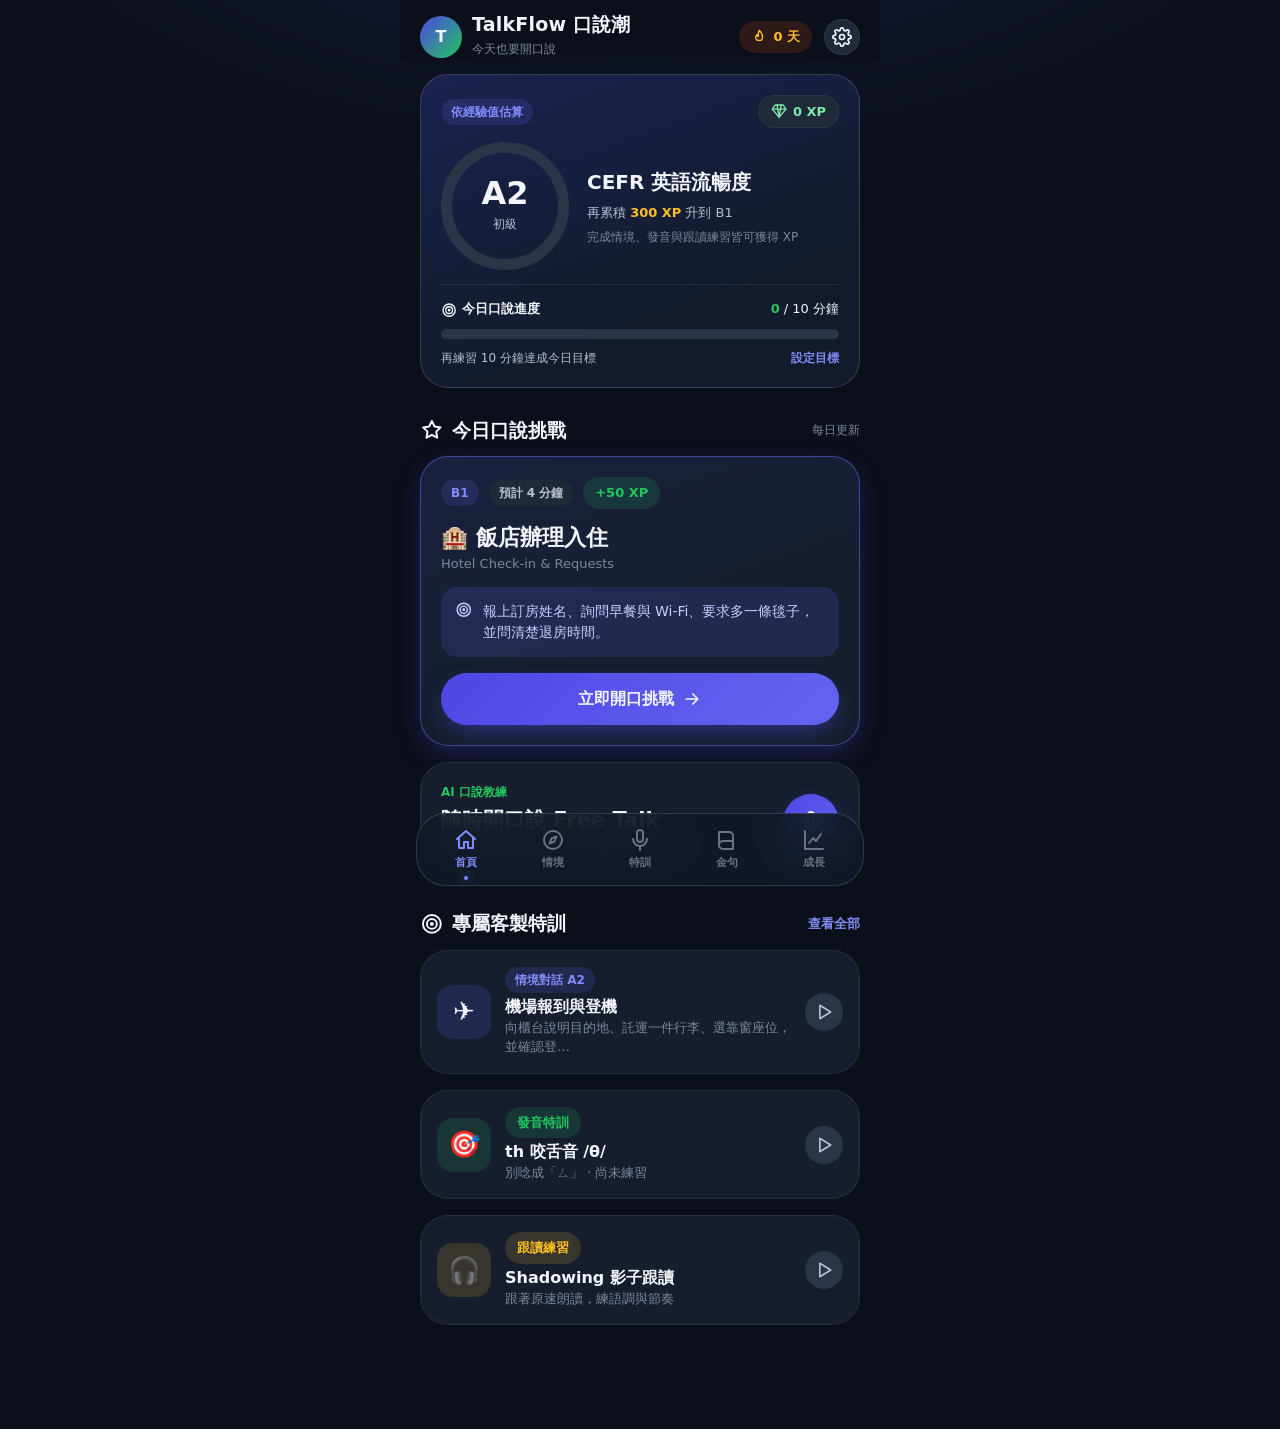
==== talkflow/index.html @ 763be0a7 "Add TalkFlow 口說潮: Taiwanese-learner English speaking practice PWA Integrate the 14 Stitch static scr" ====
<!DOCTYPE html>
<html lang="zh-TW">
<head>
<meta charset="utf-8">
<meta name="viewport" content="width=device-width, initial-scale=1, viewport-fit=cover">
<meta name="theme-color" content="#0b0f19">
<meta name="color-scheme" content="dark">
<meta name="apple-mobile-web-app-capable" content="yes">
<meta name="apple-mobile-web-app-status-bar-style" content="black-translucent">
<title>TalkFlow 口說潮</title>
<meta name="description" content="專為台灣人設計的英語口說練習：情境對話、發音特訓、影子跟讀與出國金句。">
<link rel="manifest" href="manifest.webmanifest">
<link rel="icon" href="icon.svg" type="image/svg+xml">
<link rel="stylesheet" href="css/app.css">
</head>
<body>
<div id="app" aria-live="polite"></div>
<noscript><p style="padding:24px">請啟用 JavaScript 以使用 TalkFlow。</p></noscript>
<script src="js/icons.js"></script>
<script src="js/data.js"></script>
<script src="js/store.js"></script>
<script src="js/speech.js"></script>
<script src="js/ui.js"></script>
<script src="js/views1.js"></script>
<script src="js/views2.js"></script>
<script src="js/app.js"></script>
</body>
</html>
---- talkflow/css/app.css ----
/* TalkFlow 口說潮 — Midnight Fluency theme */
:root{
  --bg:#0b0f19; --bg2:#0f1626; --card:#161e2e; --card2:#1f2937; --card3:#2a3547;
  --line:rgba(255,255,255,.07); --line2:rgba(255,255,255,.14);
  --text:#f3f5fb; --text2:#b8bfd3; --text3:#7d869e;
  --pri:#4f46e5; --pri2:#6366f1; --pri3:#818cf8; --pri-soft:rgba(99,102,241,.16);
  --ok:#22c55e; --ok-soft:rgba(34,197,94,.14); --bad:#ef4444; --bad-soft:rgba(239,68,68,.14);
  --warn:#fbbf24; --warn-soft:rgba(251,191,36,.14); --flame:#ff7a45;
  --r:20px; --r2:28px;
  --font:Inter,'Segoe UI','Noto Sans TC','Microsoft JhengHei','PingFang TC',system-ui,sans-serif;
  --mono:'JetBrains Mono','SFMono-Regular',Consolas,'Noto Sans TC','Microsoft JhengHei','PingFang TC',monospace;
}
*{box-sizing:border-box;-webkit-tap-highlight-color:transparent}
html,body{margin:0;background:var(--bg);color:var(--text);font-family:var(--font);font-size:16px;line-height:1.5}
body{min-height:100dvh;display:flex;justify-content:center;background:radial-gradient(1200px 600px at 50% -200px,#1b2350 0,transparent 60%),var(--bg)}
button{font:inherit;color:inherit;border:0;background:none;cursor:pointer;padding:0}
input,select,textarea{font:inherit;color:inherit}
a{color:inherit;text-decoration:none}
h1,h2,h3,p{margin:0}
.ico{width:1.25em;height:1.25em;fill:none;stroke:currentColor;stroke-width:2;stroke-linecap:round;stroke-linejoin:round;flex:none;vertical-align:middle}
.ico.fill{fill:currentColor;stroke:none}
#app{width:100%;max-width:480px;min-height:100dvh;position:relative;padding-bottom:104px}
#app.noDock{padding-bottom:0}
.view{animation:fadeIn .25s ease}
@keyframes fadeIn{from{opacity:0;transform:translateY(6px)}to{opacity:1;transform:none}}

/* top bars */
.top{display:flex;align-items:center;gap:12px;padding:14px 20px;position:sticky;top:0;z-index:20;background:linear-gradient(var(--bg) 70%,transparent)}
.top h1{font-size:18px;font-weight:800;flex:1;min-width:0;white-space:nowrap;overflow:hidden;text-overflow:ellipsis}
.top .sub{font-size:12px;color:var(--text3);font-weight:500;display:block}
.iconbtn{width:42px;height:42px;border-radius:50%;background:var(--card2);border:1px solid var(--line);display:grid;place-items:center;flex:none;transition:.15s}
.iconbtn:active{transform:scale(.92)}
.iconbtn.sm{width:36px;height:36px}
.brand{display:flex;align-items:center;gap:10px;flex:1}
.avatar{width:42px;height:42px;border-radius:50%;background:linear-gradient(135deg,var(--pri),#22c55e);display:grid;place-items:center;font-weight:800}
.brand b{font-size:19px;font-weight:800;letter-spacing:.2px;display:block;line-height:1.15}
.brand small{color:var(--text3);font-size:12px}
.pill{display:inline-flex;align-items:center;gap:6px;padding:6px 12px;border-radius:99px;font-size:13px;font-weight:700;white-space:nowrap}
.pill.flame{background:rgba(255,87,34,.15);color:var(--warn)}
.pill.gem{background:var(--card2);border:1px solid var(--line);color:#7ee7a8}
.pill.tag{background:var(--pri-soft);color:var(--pri3);font-size:12px;padding:4px 10px}
.pill.ok{background:var(--ok-soft);color:var(--ok)}
.pill.warn{background:var(--warn-soft);color:var(--warn)}
.pill.mute{background:var(--card2);color:var(--text2);font-size:12px;padding:4px 10px}

.pad{padding:0 20px}
.stack>*+*{margin-top:16px}
.sec-h{display:flex;align-items:center;justify-content:space-between;margin:28px 20px 12px}
.sec-h h2{font-size:19px;font-weight:800;display:flex;gap:8px;align-items:center}
.sec-h a,.sec-h button{font-size:13px;color:var(--pri3);font-weight:700}

/* cards */
.card{background:var(--card);border:1px solid var(--line);border-radius:var(--r2);padding:20px}
.card.tap{cursor:pointer;transition:.15s}
.card.tap:active{transform:scale(.985)}
.card.glow{border-color:rgba(99,102,241,.55);box-shadow:0 8px 28px -6px rgba(79,70,229,.4);background:linear-gradient(160deg,#1a2140,var(--card) 60%)}
.card.hero{background:linear-gradient(160deg,#1b2350,#121a2c 70%);border-color:var(--line2)}
.card.ok{border-color:rgba(34,197,94,.5);box-shadow:0 8px 24px -8px rgba(34,197,94,.35)}
.card h3{font-size:17px;font-weight:800}
.muted{color:var(--text2)}.dim{color:var(--text3)}
.small{font-size:13px}.tiny{font-size:12px}
.row{display:flex;align-items:center;gap:10px}
.between{justify-content:space-between}
.wrap{flex-wrap:wrap}
.grow{flex:1;min-width:0}
.hr{height:1px;background:var(--line);margin:14px 0}
.ipa{font-family:var(--mono);font-size:13px;color:var(--pri3);background:var(--pri-soft);padding:2px 8px;border-radius:8px;display:inline-block}

/* buttons */
.btn{display:flex;align-items:center;justify-content:center;gap:8px;width:100%;min-height:52px;padding:0 22px;border-radius:99px;font-weight:800;font-size:16px;background:linear-gradient(135deg,var(--pri),var(--pri2));box-shadow:0 8px 22px -6px rgba(79,70,229,.6);transition:.15s}
.btn:active{transform:scale(.97)}
.btn.ghost{background:var(--card2);box-shadow:none;border:1px solid var(--line2);color:var(--text)}
.btn.ok{background:linear-gradient(135deg,#16a34a,var(--ok));box-shadow:0 8px 22px -6px rgba(34,197,94,.5);color:#06240f}
.btn.sm{min-height:40px;font-size:14px;padding:0 16px;width:auto}
.btn[disabled]{opacity:.45;pointer-events:none}
.chip{display:inline-flex;align-items:center;gap:6px;min-height:40px;padding:0 16px;border-radius:99px;background:var(--card2);border:1px solid var(--line);font-size:14px;font-weight:600;white-space:nowrap;transition:.15s}
.chip.on{background:var(--pri);border-color:var(--pri);box-shadow:0 4px 16px rgba(79,70,229,.4);color:#fff}
.chips{display:flex;gap:8px;overflow-x:auto;padding:2px 20px 6px;scrollbar-width:none}
.chips::-webkit-scrollbar{display:none}
.search{display:flex;align-items:center;gap:10px;margin:0 20px 12px;padding:0 16px;height:48px;border-radius:99px;background:var(--card2);border:1px solid var(--line)}
.search input{flex:1;background:none;border:0;outline:0;min-width:0}
.speakbtn{width:40px;height:40px;border-radius:50%;background:var(--pri-soft);color:var(--pri3);display:grid;place-items:center;flex:none;transition:.15s}
.speakbtn:active,.speakbtn.on{background:var(--pri);color:#fff}
.starbtn.on{color:var(--warn)}.starbtn.on .ico{fill:currentColor}

/* progress */
.bar{height:10px;border-radius:99px;background:var(--card3);overflow:hidden}
.bar>i{display:block;height:100%;border-radius:99px;background:linear-gradient(90deg,var(--pri2),var(--ok));transition:width .6s}
.ring{position:relative;width:128px;height:128px;flex:none}
.ring svg{transform:rotate(-90deg)}
.ring .c{position:absolute;inset:0;display:grid;place-items:center;text-align:center}
.ring .c b{font-size:32px;font-weight:800;line-height:1}
.ring .c small{font-size:12px;color:var(--text2)}

/* list rows */
.item{display:flex;align-items:center;gap:14px;padding:16px;border-radius:var(--r2);background:var(--card);border:1px solid var(--line);cursor:pointer;transition:.15s}
.item:active{transform:scale(.985)}
.item .thumb{width:54px;height:54px;border-radius:16px;display:grid;place-items:center;font-size:26px;flex:none;background:var(--pri-soft)}
.item h3{font-size:16px;font-weight:800;line-height:1.3}
.item .go{width:38px;height:38px;border-radius:50%;background:var(--card3);display:grid;place-items:center;flex:none;color:var(--text2)}

/* scenario cards */
.scard{margin:0 20px 14px;padding:18px;border-radius:var(--r2);background:var(--card);border:1px solid var(--line)}
.scard.cur{border-color:rgba(99,102,241,.6);box-shadow:0 8px 26px -8px rgba(79,70,229,.45)}
.scard .t{display:flex;align-items:flex-start;gap:14px}
.scard .em{width:56px;height:56px;border-radius:18px;background:var(--pri-soft);display:grid;place-items:center;font-size:28px;flex:none}
.scard h3{font-size:18px;font-weight:800}
.scard .en{font-size:13px;color:var(--text3)}

/* checklist */
.check{display:flex;gap:12px;align-items:flex-start;padding:12px 0}
.check+.check{border-top:1px solid var(--line)}
.check .dot{width:26px;height:26px;border-radius:50%;border:2px solid var(--line2);display:grid;place-items:center;flex:none;margin-top:1px;color:transparent}
.check.done .dot{background:var(--ok);border-color:var(--ok);color:#06240f}
.check.miss .dot{border-color:var(--bad);color:var(--bad)}

/* phrase */
.phrase{padding:16px;border-radius:var(--r);background:var(--card2);border:1px solid var(--line)}
.phrase q{display:block;font-size:17px;font-weight:700;quotes:none;line-height:1.45}
.phrase .zh{font-size:14px;color:var(--text2);margin-top:6px}
.phrase .acts{display:flex;gap:8px;margin-top:12px;align-items:center}
.note{display:flex;gap:10px;padding:14px;border-radius:16px;background:var(--warn-soft);color:#f5dc92;font-size:14px}
.note.blue{background:var(--pri-soft);color:#c9cbff}
.note.green{background:var(--ok-soft);color:#9ae9b6}

/* steps */
.steps{display:flex;gap:6px;padding:0 20px 8px}
.steps i{flex:1;height:5px;border-radius:9px;background:var(--card3)}
.steps i.on{background:var(--pri3)}.steps i.done{background:var(--ok)}
.steplabel{padding:0 20px 10px;font-size:12px;color:var(--text3);font-weight:600}

/* chat */
.chatwrap{display:flex;flex-direction:column;height:100dvh}
.chatlog{flex:1;overflow-y:auto;padding:8px 16px 16px;display:flex;flex-direction:column;gap:14px;scroll-behavior:smooth}
.msg{max-width:88%;padding:14px 16px;border-radius:22px;font-size:16px;line-height:1.5;animation:fadeIn .25s}
.msg.npc{background:var(--card2);border:1px solid var(--line);border-bottom-left-radius:6px;align-self:flex-start}
.msg.me{background:linear-gradient(135deg,var(--pri),var(--pri2));border-bottom-right-radius:6px;align-self:flex-end}
.msg .who{font-size:11px;font-weight:800;letter-spacing:.6px;opacity:.7;margin-bottom:4px;text-transform:uppercase}
.msg .zh{font-size:13.5px;opacity:.78;margin-top:8px;padding-top:8px;border-top:1px solid var(--line2);display:none}
.msg.showzh .zh{display:block}
.msg .tools{display:flex;gap:6px;margin-top:10px;align-items:center;flex-wrap:wrap}
.msg .tools button{font-size:12px;font-weight:700;padding:5px 10px;border-radius:99px;background:rgba(255,255,255,.1);display:inline-flex;gap:5px;align-items:center}
.msg .tools .ico{width:14px;height:14px}
.badge{align-self:flex-end;font-size:12px;font-weight:700;padding:4px 10px;border-radius:99px;margin-top:-6px}
.badge.ok{background:var(--ok-soft);color:var(--ok)}.badge.warn{background:var(--warn-soft);color:var(--warn)}
.sysmsg{align-self:center;text-align:center;font-size:13px;color:var(--text2);background:var(--card);padding:8px 14px;border-radius:99px;border:1px solid var(--line);max-width:92%}
.typing{display:inline-flex;gap:4px}.typing i{width:7px;height:7px;border-radius:50%;background:var(--text3);animation:bounce 1s infinite}
.typing i:nth-child(2){animation-delay:.15s}.typing i:nth-child(3){animation-delay:.3s}
@keyframes bounce{0%,60%,100%{transform:none}30%{transform:translateY(-5px)}}
.dockbar{padding:10px 16px calc(14px + env(safe-area-inset-bottom));background:linear-gradient(transparent,var(--bg) 22%);position:relative}
.objstrip{display:flex;gap:8px;padding:6px 16px 10px;overflow-x:auto;scrollbar-width:none}
.objstrip span{font-size:12px;font-weight:700;padding:5px 11px;border-radius:99px;background:var(--card2);border:1px solid var(--line);white-space:nowrap;color:var(--text2)}
.objstrip span.done{background:var(--ok-soft);color:var(--ok);border-color:transparent}
.hintbox{margin:0 16px 10px;border-radius:18px;background:var(--card);border:1px solid var(--line);overflow:hidden}
.hintbox summary{padding:12px 16px;font-size:14px;font-weight:700;color:var(--warn);cursor:pointer;list-style:none;display:flex;align-items:center;gap:8px}
.hintbox summary::-webkit-details-marker{display:none}
.hintbox .opts{padding:0 12px 12px;display:flex;flex-direction:column;gap:8px}
.hintbox .opt{text-align:left;padding:10px 14px;border-radius:14px;background:var(--card2);font-size:14.5px}
.inputrow{display:flex;gap:10px;align-items:center}
.inputrow .txt{flex:1;height:52px;border-radius:99px;background:var(--card2);border:1px solid var(--line2);padding:0 18px;outline:0;min-width:0}
.inputrow .txt:focus{border-color:var(--pri3)}
.mic{width:72px;height:72px;border-radius:50%;background:linear-gradient(135deg,var(--pri),var(--pri2));display:grid;place-items:center;flex:none;box-shadow:0 10px 26px -6px rgba(79,70,229,.7);position:relative;transition:.2s}
.mic .ico{width:30px;height:30px}
.mic.on{background:linear-gradient(135deg,#dc2626,var(--bad))}
.mic.on::before,.mic.on::after{content:"";position:absolute;inset:-8px;border-radius:50%;border:2px solid rgba(129,140,248,.5);animation:pulse 1.4s infinite}
.mic.on::after{animation-delay:.5s}
@keyframes pulse{from{transform:scale(.85);opacity:1}to{transform:scale(1.4);opacity:0}}
.mic.sm{width:56px;height:56px}.mic.sm .ico{width:24px;height:24px}
.wave{display:flex;align-items:center;gap:3px;height:48px;justify-content:center}
.wave i{width:4px;border-radius:9px;background:var(--card3);height:6px}
.wave.on i{background:linear-gradient(var(--pri3),var(--ok));animation:wv .9s ease-in-out infinite}
@keyframes wv{0%,100%{height:6px}50%{height:42px}}
.live{font-size:14px;color:var(--text2);text-align:center;min-height:22px;padding:2px 12px;font-style:italic}

/* practice component */
.words{display:flex;flex-wrap:wrap;gap:6px 8px;font-size:22px;font-weight:700;line-height:1.35}
.w{padding:2px 6px;border-radius:9px;border-bottom:2px solid transparent;transition:.15s;cursor:pointer}
.w.ok{background:var(--ok-soft);color:#7ee7a8}
.w.near{background:var(--warn-soft);color:var(--warn)}
.w.bad{background:var(--bad-soft);color:#ff9a9a}
.w.focus{border-bottom-color:var(--pri3)}
.w.cur{background:var(--pri);color:#fff}
.w small{display:block;font-size:11px;font-weight:500;font-family:var(--mono);color:var(--pri3);text-align:center;line-height:1.1}
.w.cur small{color:#e3e4ff}
.score{display:flex;align-items:center;gap:14px;padding:14px;border-radius:18px;background:var(--card2)}
.score b{font-size:34px;font-weight:800;line-height:1}
.score.good b{color:var(--ok)}.score.mid b{color:var(--warn)}.score.low b{color:#ff8a8a}
.heard{font-size:13.5px;color:var(--text2)}
.heard em{color:var(--text);font-style:normal}

/* sheet */
.overlay{position:fixed;inset:0;background:rgba(3,6,14,.65);backdrop-filter:blur(4px);z-index:60;display:flex;align-items:flex-end;justify-content:center;animation:fadeIn .2s}
.sheet{width:100%;max-width:480px;max-height:92dvh;overflow-y:auto;background:var(--bg2);border:1px solid var(--line2);border-bottom:0;border-radius:30px 30px 0 0;padding:14px 20px 28px;animation:up .28s ease}
@keyframes up{from{transform:translateY(60px);opacity:0}to{transform:none;opacity:1}}
.sheet .grab{width:44px;height:5px;border-radius:9px;background:var(--card3);margin:0 auto 14px}

/* dock */
.dock{position:fixed;left:50%;transform:translateX(-50%);bottom:calc(14px + env(safe-area-inset-bottom));width:calc(100% - 32px);max-width:448px;z-index:40;display:flex;justify-content:space-around;padding:10px 6px;border-radius:30px;background:rgba(17,24,39,.88);backdrop-filter:blur(20px);border:1px solid var(--line2)}
.dock a{display:flex;flex-direction:column;align-items:center;gap:3px;font-size:11px;font-weight:700;color:#6b7280;padding:4px 10px;position:relative;min-width:56px}
.dock a .ico{width:24px;height:24px}
.dock a.on{color:var(--pri3)}
.dock a.on::after{content:"";width:4px;height:4px;border-radius:50%;background:var(--pri3);box-shadow:0 0 8px var(--pri3);position:absolute;bottom:-5px}

/* chart */
.chart{display:flex;align-items:flex-end;gap:10px;height:140px;padding-top:10px}
.chart .col{flex:1;display:flex;flex-direction:column;align-items:center;gap:6px;height:100%;justify-content:flex-end}
.chart .col i{display:block;width:100%;border-radius:10px 10px 4px 4px;background:var(--card3);min-height:4px;transition:height .6s}
.chart .col.today i{background:linear-gradient(var(--pri3),var(--pri))}
.chart .col span{font-size:11px;color:var(--text3)}
.chart .col b{font-size:11px;color:var(--text2);font-weight:700;height:14px}
.grid2{display:grid;grid-template-columns:1fr 1fr;gap:12px}
.ph{padding:14px;border-radius:18px;background:var(--card2);border:1px solid var(--line)}
.ph b{font-family:var(--mono);font-size:18px;color:var(--pri3)}
.ph .bar{height:6px;margin-top:8px}
.badge-card{display:flex;gap:14px;align-items:center;padding:14px;border-radius:18px;background:var(--card2);border:1px solid var(--line)}
.badge-card.lock{opacity:.45;filter:grayscale(1)}
.badge-card .e{font-size:30px;width:50px;height:50px;border-radius:16px;background:var(--card3);display:grid;place-items:center;flex:none}

/* quiz */
.opt{width:100%;text-align:left;padding:14px 16px;border-radius:18px;background:var(--card2);border:2px solid transparent;font-weight:600;transition:.15s}
.opt.ok{border-color:var(--ok);background:var(--ok-soft)}
.opt.bad{border-color:var(--bad);background:var(--bad-soft);animation:shake .35s}
@keyframes shake{25%{transform:translateX(-6px)}75%{transform:translateX(6px)}}

.toast{position:fixed;left:50%;bottom:110px;transform:translateX(-50%);background:#e5e7eb;color:#111827;padding:11px 18px;border-radius:99px;font-weight:700;font-size:14px;z-index:90;box-shadow:0 10px 30px rgba(0,0,0,.5);animation:fadeIn .2s;max-width:90%;text-align:center}
.empty{text-align:center;color:var(--text3);padding:40px 20px}
.toggle{position:relative;width:50px;height:30px;border-radius:99px;background:var(--card3);transition:.2s;flex:none}
.toggle::after{content:"";position:absolute;top:3px;left:3px;width:24px;height:24px;border-radius:50%;background:#fff;transition:.2s}
.toggle.on{background:var(--ok)}.toggle.on::after{left:23px}
select.sel,input.num{height:44px;border-radius:14px;background:var(--card2);border:1px solid var(--line2);padding:0 12px;outline:0}
@media (prefers-reduced-motion:reduce){*{animation:none!important;transition:none!important}}
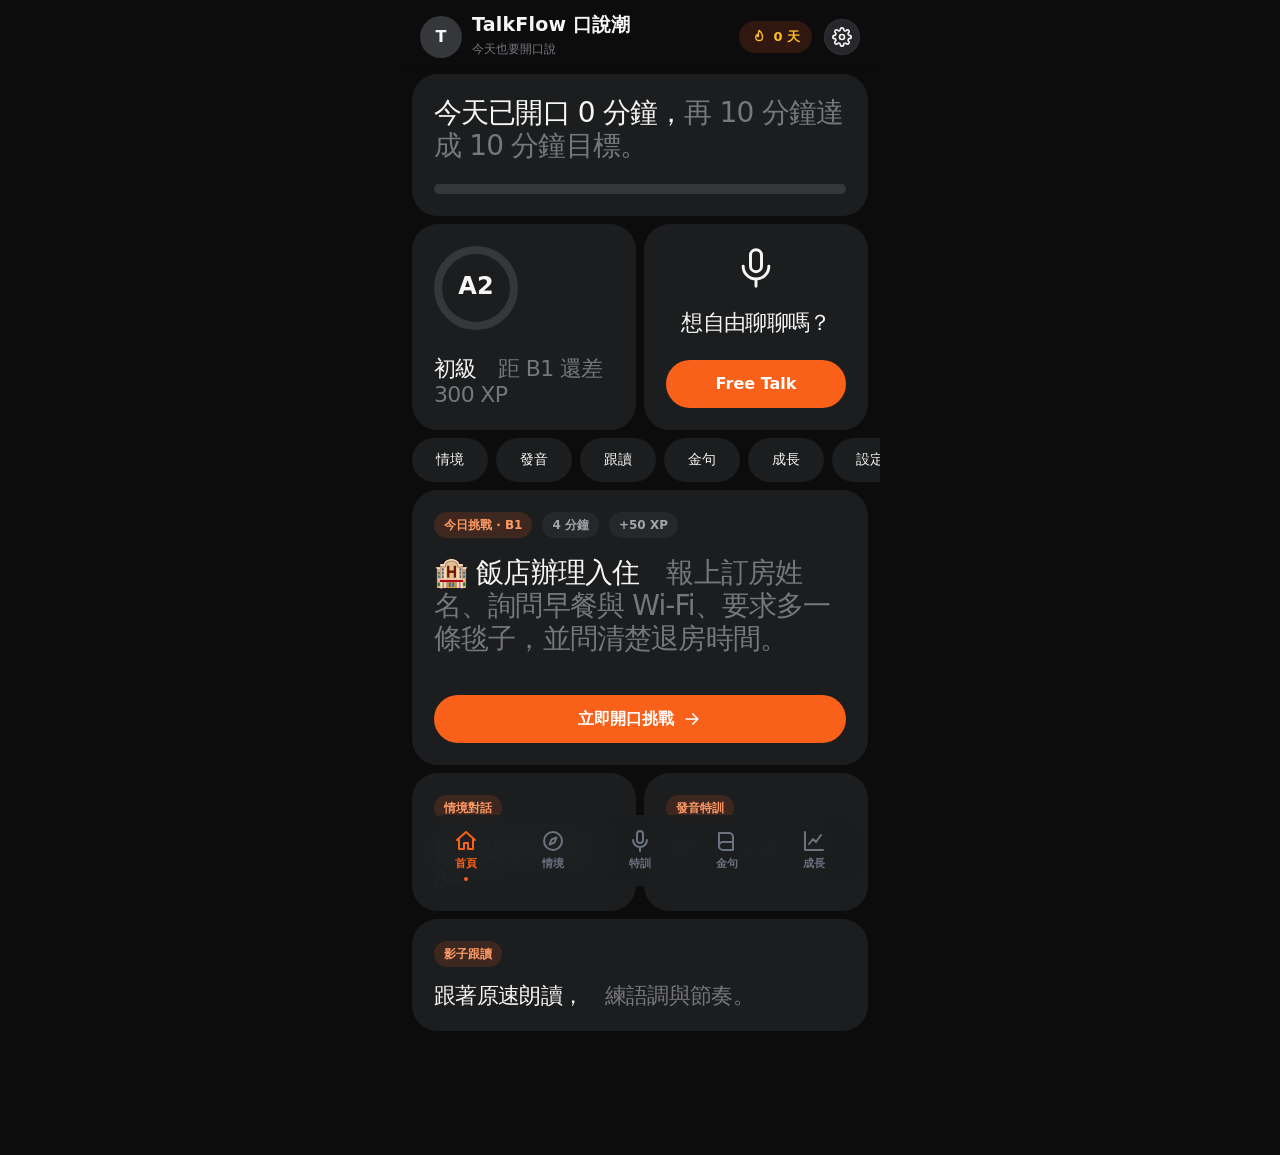
==== commit 718bc232: "Restyle UI to bento grid: charcoal tiles, two-tone type, orange accent Rework home, scenarios, brief" ====
--- a/talkflow/index.html
+++ b/talkflow/index.html
@@ -3,7 +3,7 @@
 <head>
 <meta charset="utf-8">
 <meta name="viewport" content="width=device-width, initial-scale=1, viewport-fit=cover">
-<meta name="theme-color" content="#0b0f19">
+<meta name="theme-color" content="#0c0c0d">
 <meta name="color-scheme" content="dark">
 <meta name="apple-mobile-web-app-capable" content="yes">
 <meta name="apple-mobile-web-app-status-bar-style" content="black-translucent">
--- a/talkflow/css/app.css
+++ b/talkflow/css/app.css
@@ -1,18 +1,18 @@
 /* TalkFlow 口說潮 — Midnight Fluency theme */
 :root{
-  --bg:#0b0f19; --bg2:#0f1626; --card:#161e2e; --card2:#1f2937; --card3:#2a3547;
-  --line:rgba(255,255,255,.07); --line2:rgba(255,255,255,.14);
-  --text:#f3f5fb; --text2:#b8bfd3; --text3:#7d869e;
-  --pri:#4f46e5; --pri2:#6366f1; --pri3:#818cf8; --pri-soft:rgba(99,102,241,.16);
+  --bg:#0c0c0d; --bg2:#141416; --card:#1c1d1f; --card2:#26272a; --card3:#36373b;
+  --line:rgba(255,255,255,.05); --line2:rgba(255,255,255,.12);
+  --text:#f6f6f4; --text2:#a4a5ab; --text3:#76777d;
+  --pri:#f9611b; --pri2:#ff7a3d; --pri3:#ff9a66; --pri-soft:rgba(249,97,27,.15);
   --ok:#22c55e; --ok-soft:rgba(34,197,94,.14); --bad:#ef4444; --bad-soft:rgba(239,68,68,.14);
   --warn:#fbbf24; --warn-soft:rgba(251,191,36,.14); --flame:#ff7a45;
-  --r:20px; --r2:28px;
+  --r:20px; --r2:26px;
   --font:Inter,'Segoe UI','Noto Sans TC','Microsoft JhengHei','PingFang TC',system-ui,sans-serif;
   --mono:'JetBrains Mono','SFMono-Regular',Consolas,'Noto Sans TC','Microsoft JhengHei','PingFang TC',monospace;
 }
 *{box-sizing:border-box;-webkit-tap-highlight-color:transparent}
 html,body{margin:0;background:var(--bg);color:var(--text);font-family:var(--font);font-size:16px;line-height:1.5}
-body{min-height:100dvh;display:flex;justify-content:center;background:radial-gradient(1200px 600px at 50% -200px,#1b2350 0,transparent 60%),var(--bg)}
+body{min-height:100dvh;display:flex;justify-content:center;background:var(--bg)}
 button{font:inherit;color:inherit;border:0;background:none;cursor:pointer;padding:0}
 input,select,textarea{font:inherit;color:inherit}
 a{color:inherit;text-decoration:none}
@@ -53,7 +53,7 @@
 .card{background:var(--card);border:1px solid var(--line);border-radius:var(--r2);padding:20px}
 .card.tap{cursor:pointer;transition:.15s}
 .card.tap:active{transform:scale(.985)}
-.card.glow{border-color:rgba(99,102,241,.55);box-shadow:0 8px 28px -6px rgba(79,70,229,.4);background:linear-gradient(160deg,#1a2140,var(--card) 60%)}
+.card.glow{border-color:rgba(249,97,27,.55);box-shadow:0 8px 28px -6px rgba(249,97,27,.4);background:linear-gradient(160deg,#1a2140,var(--card) 60%)}
 .card.hero{background:linear-gradient(160deg,#1b2350,#121a2c 70%);border-color:var(--line2)}
 .card.ok{border-color:rgba(34,197,94,.5);box-shadow:0 8px 24px -8px rgba(34,197,94,.35)}
 .card h3{font-size:17px;font-weight:800}
@@ -67,14 +67,14 @@
 .ipa{font-family:var(--mono);font-size:13px;color:var(--pri3);background:var(--pri-soft);padding:2px 8px;border-radius:8px;display:inline-block}
 
 /* buttons */
-.btn{display:flex;align-items:center;justify-content:center;gap:8px;width:100%;min-height:52px;padding:0 22px;border-radius:99px;font-weight:800;font-size:16px;background:linear-gradient(135deg,var(--pri),var(--pri2));box-shadow:0 8px 22px -6px rgba(79,70,229,.6);transition:.15s}
+.btn{display:flex;align-items:center;justify-content:center;gap:8px;width:100%;min-height:52px;padding:0 22px;border-radius:99px;font-weight:800;font-size:16px;background:linear-gradient(135deg,var(--pri),var(--pri2));box-shadow:0 8px 22px -6px rgba(249,97,27,.6);transition:.15s}
 .btn:active{transform:scale(.97)}
 .btn.ghost{background:var(--card2);box-shadow:none;border:1px solid var(--line2);color:var(--text)}
 .btn.ok{background:linear-gradient(135deg,#16a34a,var(--ok));box-shadow:0 8px 22px -6px rgba(34,197,94,.5);color:#06240f}
 .btn.sm{min-height:40px;font-size:14px;padding:0 16px;width:auto}
 .btn[disabled]{opacity:.45;pointer-events:none}
 .chip{display:inline-flex;align-items:center;gap:6px;min-height:40px;padding:0 16px;border-radius:99px;background:var(--card2);border:1px solid var(--line);font-size:14px;font-weight:600;white-space:nowrap;transition:.15s}
-.chip.on{background:var(--pri);border-color:var(--pri);box-shadow:0 4px 16px rgba(79,70,229,.4);color:#fff}
+.chip.on{background:var(--pri);border-color:var(--pri);box-shadow:0 4px 16px rgba(249,97,27,.4);color:#fff}
 .chips{display:flex;gap:8px;overflow-x:auto;padding:2px 20px 6px;scrollbar-width:none}
 .chips::-webkit-scrollbar{display:none}
 .search{display:flex;align-items:center;gap:10px;margin:0 20px 12px;padding:0 16px;height:48px;border-radius:99px;background:var(--card2);border:1px solid var(--line)}
@@ -101,7 +101,7 @@
 
 /* scenario cards */
 .scard{margin:0 20px 14px;padding:18px;border-radius:var(--r2);background:var(--card);border:1px solid var(--line)}
-.scard.cur{border-color:rgba(99,102,241,.6);box-shadow:0 8px 26px -8px rgba(79,70,229,.45)}
+.scard.cur{border-color:rgba(249,97,27,.6);box-shadow:0 8px 26px -8px rgba(249,97,27,.45)}
 .scard .t{display:flex;align-items:flex-start;gap:14px}
 .scard .em{width:56px;height:56px;border-radius:18px;background:var(--pri-soft);display:grid;place-items:center;font-size:28px;flex:none}
 .scard h3{font-size:18px;font-weight:800}
@@ -159,10 +159,10 @@
 .inputrow{display:flex;gap:10px;align-items:center}
 .inputrow .txt{flex:1;height:52px;border-radius:99px;background:var(--card2);border:1px solid var(--line2);padding:0 18px;outline:0;min-width:0}
 .inputrow .txt:focus{border-color:var(--pri3)}
-.mic{width:72px;height:72px;border-radius:50%;background:linear-gradient(135deg,var(--pri),var(--pri2));display:grid;place-items:center;flex:none;box-shadow:0 10px 26px -6px rgba(79,70,229,.7);position:relative;transition:.2s}
+.mic{width:72px;height:72px;border-radius:50%;background:linear-gradient(135deg,var(--pri),var(--pri2));display:grid;place-items:center;flex:none;box-shadow:0 10px 26px -6px rgba(249,97,27,.7);position:relative;transition:.2s}
 .mic .ico{width:30px;height:30px}
 .mic.on{background:linear-gradient(135deg,#dc2626,var(--bad))}
-.mic.on::before,.mic.on::after{content:"";position:absolute;inset:-8px;border-radius:50%;border:2px solid rgba(129,140,248,.5);animation:pulse 1.4s infinite}
+.mic.on::before,.mic.on::after{content:"";position:absolute;inset:-8px;border-radius:50%;border:2px solid rgba(255,154,102,.5);animation:pulse 1.4s infinite}
 .mic.on::after{animation-delay:.5s}
 @keyframes pulse{from{transform:scale(.85);opacity:1}to{transform:scale(1.4);opacity:0}}
 .mic.sm{width:56px;height:56px}.mic.sm .ico{width:24px;height:24px}
@@ -229,3 +229,74 @@
 .toggle.on{background:var(--ok)}.toggle.on::after{left:23px}
 select.sel,input.num{height:44px;border-radius:14px;background:var(--card2);border:1px solid var(--line2);padding:0 12px;outline:0}
 @media (prefers-reduced-motion:reduce){*{animation:none!important;transition:none!important}}
+
+/* ===== Bento theme overrides (charcoal tiles, two-tone type, orange accent) ===== */
+h1,h2,h3{letter-spacing:-.02em}
+.card,.scard,.item,.phrase,.ph,.badge-card{border:0}
+.card.glow,.card.hero,.card.ok{background:var(--card);box-shadow:none;border:0}
+.card.ok{outline:2px solid var(--ok);outline-offset:-2px}
+.btn{background:var(--pri);box-shadow:none;font-weight:700}
+.btn:active{background:var(--pri2)}
+.btn.ghost{background:var(--card2);color:var(--text)}
+.btn.ok{background:var(--ok);box-shadow:none}
+.chip{background:var(--card);border:0;font-weight:500}
+.chip.on{background:var(--pri);box-shadow:none}
+.mic{background:var(--pri);box-shadow:none}
+.mic.on{background:var(--bad)}
+.msg.me{background:var(--pri)}
+.bar>i{background:var(--pri)}
+.wave.on i{background:linear-gradient(var(--pri3),var(--pri))}
+.chart .col.today i{background:var(--pri)}
+.avatar{background:var(--card3);color:var(--text)}
+.top h1{font-size:20px}
+.dock{background:rgba(28,29,31,.9);border:0}
+.dock a.on,.dock a.on .ico{color:var(--pri)}
+.dock a.on::after{background:var(--pri);box-shadow:none}
+.pill.tag{background:var(--pri-soft);color:var(--pri3)}
+.pill.gem{background:var(--card2);border:0}
+.ipa{color:var(--pri3)}
+.note.blue{color:#ffd2bd}
+.tt{font-size:28px;line-height:1.18;font-weight:500;letter-spacing:-.03em;color:var(--text)}
+.tt em{font-style:normal;color:var(--text3)}
+.tt.sm{font-size:22px}
+.bento{display:grid;grid-template-columns:1fr 1fr;gap:8px;padding:0 12px}
+.bento>.t{background:var(--card);border-radius:var(--r2);padding:22px;display:flex;flex-direction:column;min-width:0}
+.bento>.t.w2{grid-column:span 2}
+.bento>.t.cta{align-items:center;text-align:center;justify-content:space-between}
+.bento>.t.tap{cursor:pointer;transition:.15s}
+.bento>.t.tap:active{transform:scale(.98)}
+.bento .gap{flex:1;min-height:18px}
+.obtn{display:flex;align-items:center;justify-content:center;gap:8px;min-height:48px;padding:0 20px;border-radius:99px;background:var(--pri);color:#fff;font-weight:600;font-size:16px;width:100%;transition:.15s}
+.obtn:active{background:var(--pri2);transform:scale(.97)}
+.pillrow{display:flex;gap:8px;overflow-x:auto;padding:0 12px;margin:8px 0;scrollbar-width:none}
+.pillrow::-webkit-scrollbar{display:none}
+.pillrow a{flex:none;min-height:44px;padding:0 24px;border-radius:99px;background:var(--card);display:flex;align-items:center;font-size:14px;font-weight:500}
+.pillrow a:active{background:var(--card3)}
+.oico{width:44px;height:44px;stroke-width:1.6;color:var(--text)}
+.scard.cur{box-shadow:none;outline:2px solid var(--pri);outline-offset:-2px;border:0}
+.scard,.sheet,.hintbox{border:0}
+
+/* ===== Bento: global tile rules for all pages ===== */
+.stack>*+*{margin-top:8px}
+.bento>*:not(.t){grid-column:span 2}
+.bento>.card,.bento>.phrase{background:var(--card);border-radius:var(--r2);padding:22px}
+.bento>.btn,.bento>.obtn{width:100%}
+.bento>.t.empty,.bento>.empty{color:var(--text3);text-align:center;align-items:center}
+.phrase{background:var(--card);border-radius:var(--r2)}
+.card .phrase{background:var(--card2);border-radius:20px}
+.phrase q{font-size:20px;font-weight:500;letter-spacing:-.02em;line-height:1.3;color:var(--text)}
+.phrase .zh{color:var(--text3);font-size:16px;margin-top:8px}
+.item{background:var(--card)}
+.badge-card{background:var(--card)}
+.msg.npc{background:var(--card);border:0}
+.hintbox{background:var(--card)}
+.opt{background:var(--card2)}
+.sheet{background:var(--bg2)}
+.search{margin:0 12px 8px;background:var(--card);border:0}
+.chips{padding:2px 12px 6px}
+.steps{padding:0 12px 8px}.steplabel{padding:0 14px 10px}
+.pad{padding:0 12px}
+.check .dot{border-color:var(--card3)}
+.score{background:var(--card2)}
+.t .ring .c b{font-weight:600}
+.tt em.blk{display:block;font-size:16px;margin-top:6px;letter-spacing:0}
